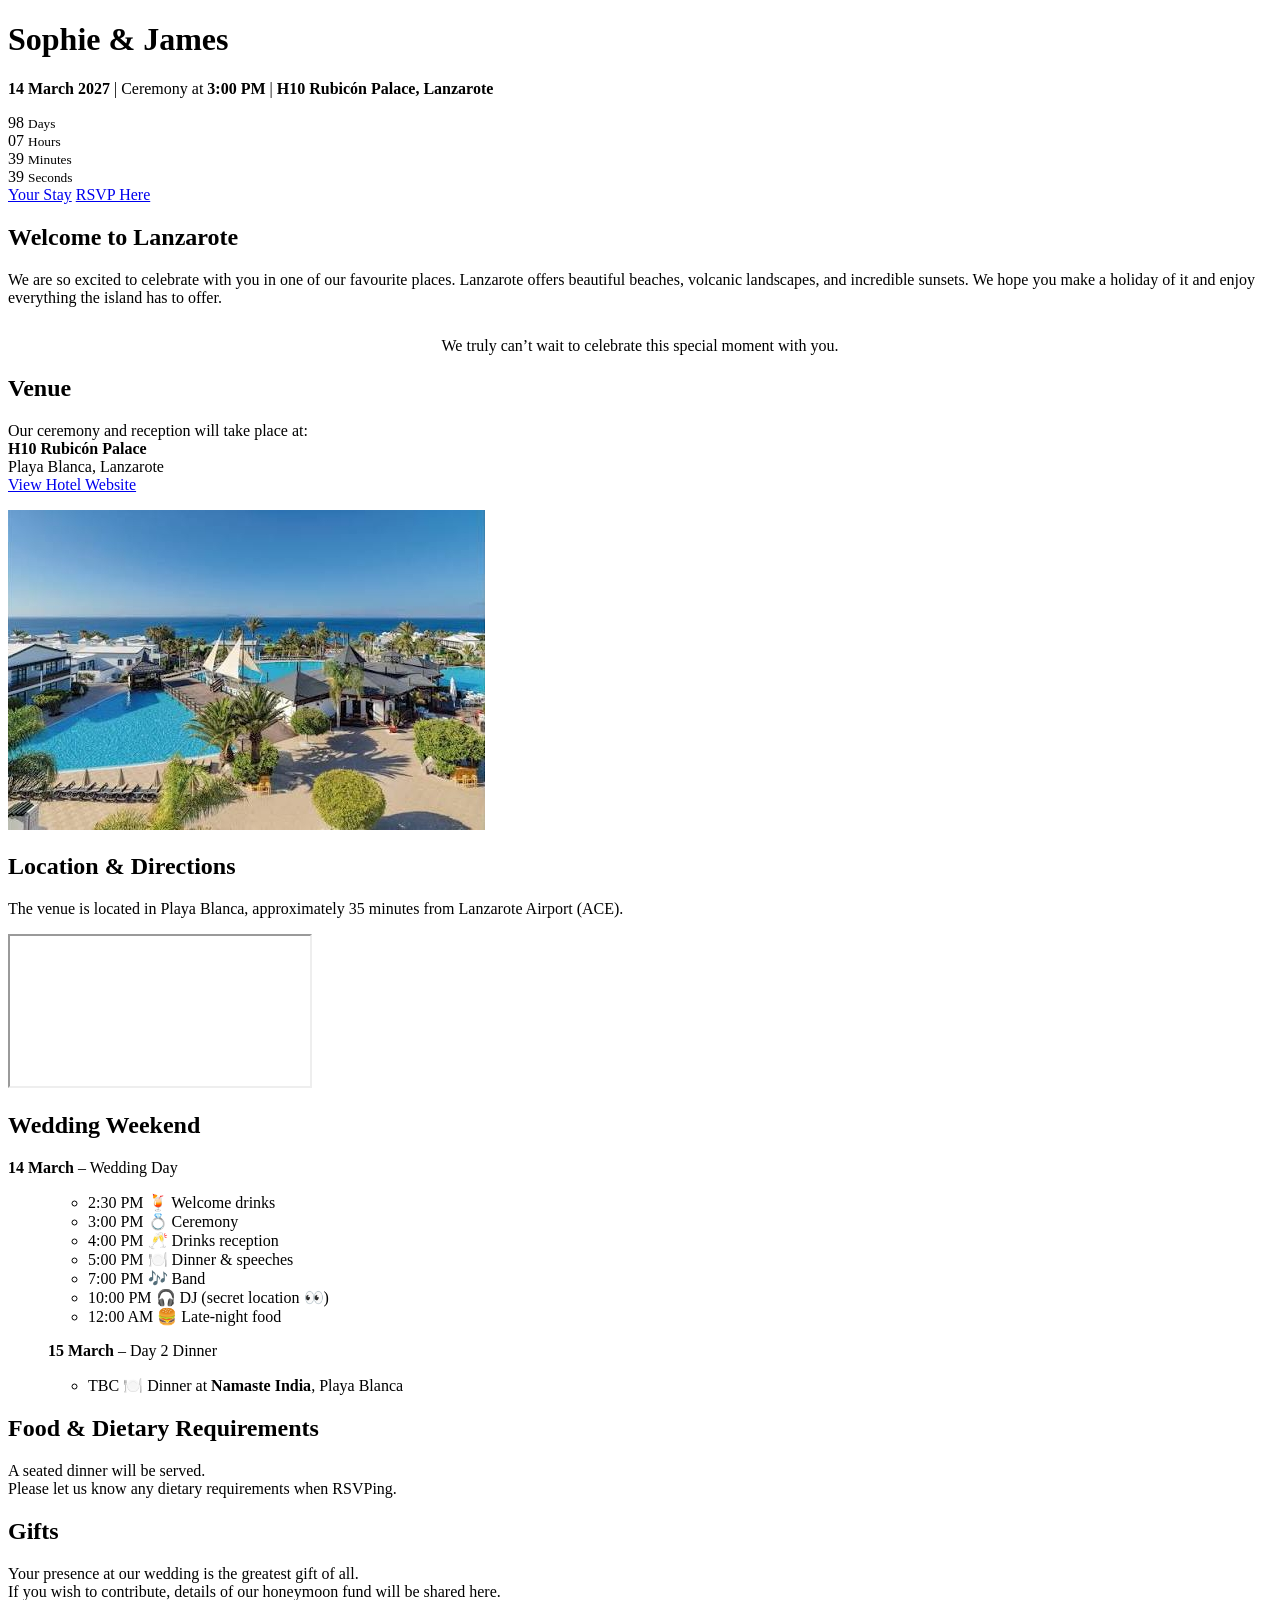
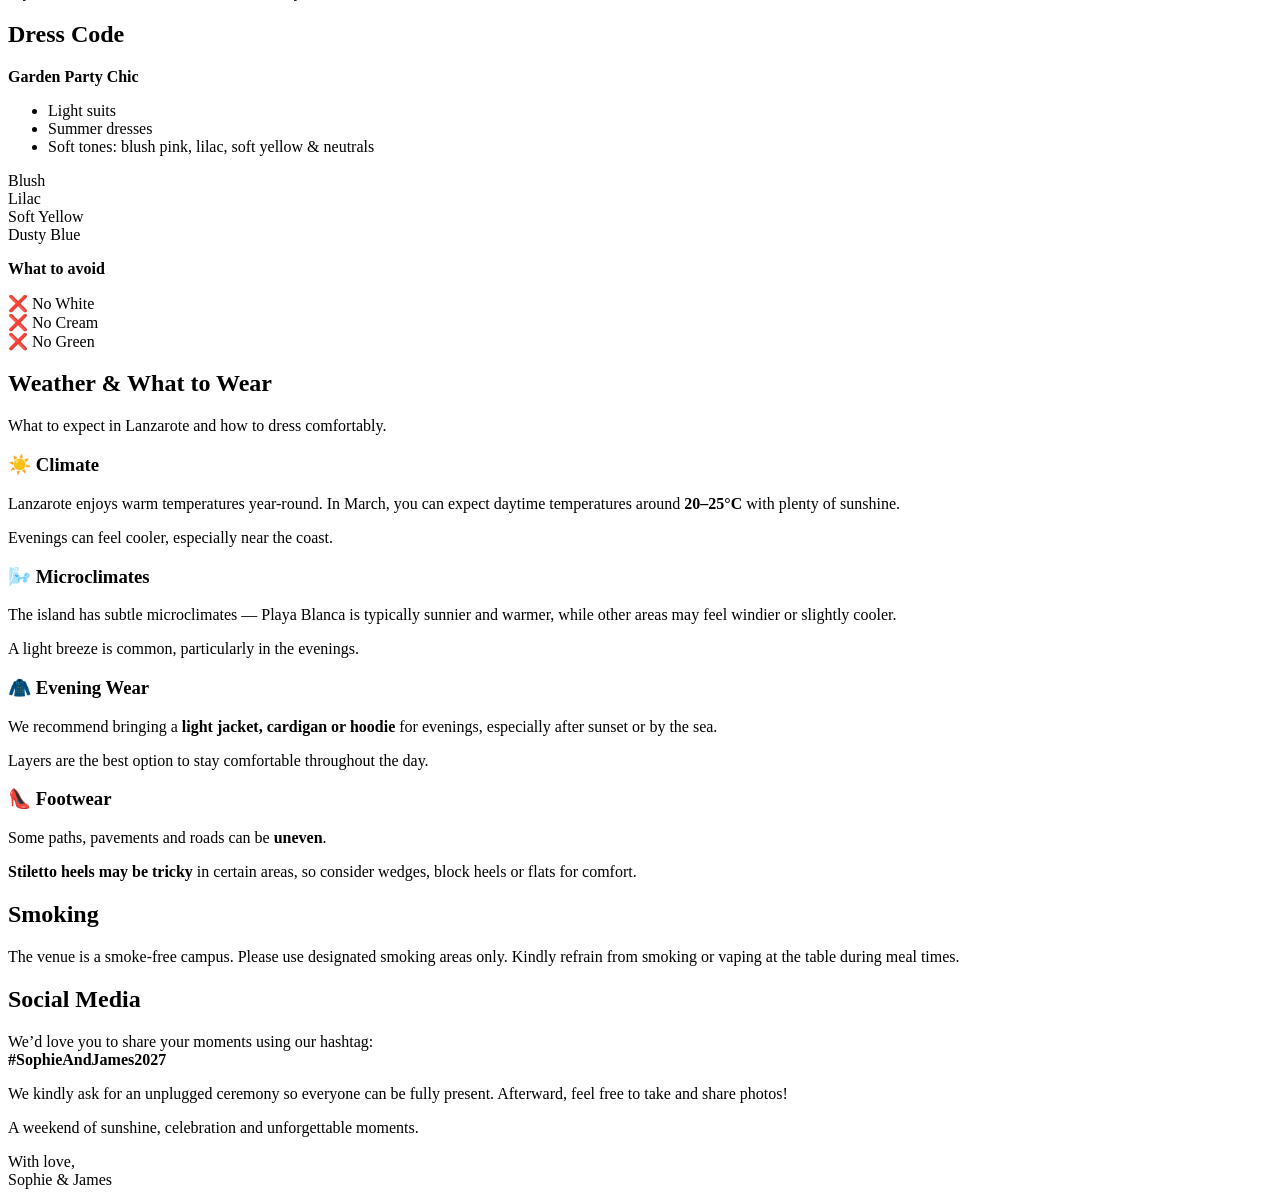
==== Index.html @ c9a2abbb "Add files via upload" ====
<!doctype html>
<html lang="en">
<head>
  <meta charset="utf-8" />
  <meta name="viewport" content="width=device-width, initial-scale=1" />
  <title>Sophie & James | Wedding</title>
  <link rel="stylesheet" href="styles.css" />
</head>
<body>
<header class="hero" role="banner" aria-label="Hero: Sophie and James wedding">
  <div class="hero-inner">
    <!-- Wedding Title -->
    <h1>Sophie &amp; James</h1>

    <!-- Date, Time, Location -->
    <p class="key-info">
      <strong>14 March 2027</strong> | Ceremony at <strong>3:00 PM</strong> | <strong>H10 Rubicón Palace, Lanzarote</strong>
    </p>

    <!-- Countdown -->
    <div class="countdown" aria-live="polite" aria-atomic="true">
      <div class="countdown-item">
        <span id="days">0</span>
        <small>Days</small>
      </div>
      <div class="countdown-item">
        <span id="hours">0</span>
        <small>Hours</small>
      </div>
      <div class="countdown-item">
        <span id="minutes">0</span>
        <small>Minutes</small>
      </div>
      <div class="countdown-item">
        <span id="seconds">0</span>
        <small>Seconds</small>
      </div>
    </div>

    <!-- FAQ Button -->
    <a href="FAQ.html" class="story-button">Your Stay</a>
    <a href="https://docs.google.com/forms/d/e/1FAIpQLScNASIlrc_pmaI7GhOu7lboGWz-QasQZGJTLqLWf3YtJgB80Q/viewform" target="_blank" class="story-button">
  RSVP Here
</a>
  </div>
</header>

  <main>
 
    <div class="eye-box">
      <section id="welcome">
        <h2>Welcome to Lanzarote</h2>
        <p>
          We are so excited to celebrate with you in one of our favourite places.
          Lanzarote offers beautiful beaches, volcanic landscapes, and incredible sunsets.
          We hope you make a holiday of it and enjoy everything the island has to offer.
        </p>
        <p style="text-align:center; margin-top:30px;">
          We truly can’t wait to celebrate this special moment with you.
        </p>
      </section>

      <section id="venue">
        <h2>Venue</h2>
       <p>
  Our ceremony and reception will take place at:<br />
  <strong>H10 Rubicón Palace</strong><br />
  Playa Blanca, Lanzarote<br />
  <a href="https://www.h10hotels.com/en/lanzarote-hotels/h10-rubicon-palace" target="_blank" class="story-button">
    View Hotel Website
  </a>
</p>
        
        <div class="image-box">
          <img src="H10.jpg" alt="H10 Rubicón Palace, Playa Blanca" class="my-image" loading="lazy" />
        </div>
      </section>

      <section id="directions">
        <h2>Location & Directions</h2>
        <p>
          The venue is located in Playa Blanca, approximately 35 minutes from Lanzarote Airport (ACE).
        </p>
        <div class="map-container">
          <iframe
            src="https://www.google.com/maps?q=H10%20Rubicon%20Palace%20Lanzarote&output=embed"
            loading="lazy"
            title="Map: H10 Rubicón Palace, Lanzarote"
            allowfullscreen>
          </iframe>
        </div>
      </section>

      <section id="events">
        <h2>Wedding Weekend</h2>
        <p><strong>14 March</strong> – Wedding Day</p>
       <ul class="timeline">
<ul class="timeline">
  <li>
    <span class="time">2:30 PM</span>
    <span class="icon-circle">🍹</span>
    <span class="text">Welcome drinks</span>
  </li>
  <li>
    <span class="time">3:00 PM</span>
    <span class="icon-circle">💍</span>
    <span class="text">Ceremony</span>
  </li>
  <li>
    <span class="time">4:00 PM</span>
    <span class="icon-circle">🥂</span>
    <span class="text">Drinks reception</span>
  </li>
  <li>
    <span class="time">5:00 PM</span>
    <span class="icon-circle">🍽️</span>
    <span class="text">Dinner & speeches</span>
  </li>
  <li>
    <span class="time">7:00 PM</span>
    <span class="icon-circle">🎶</span>
    <span class="text">Band</span>
  </li>
  <li>
    <span class="time">10:00 PM</span>
    <span class="icon-circle">🎧</span>
    <span class="text">DJ (secret location 👀)</span>
  </li>
  <li>
    <span class="time">12:00 AM</span>
    <span class="icon-circle">🍔</span>
    <span class="text">Late-night food</span>
  </li>
</ul>
     <p><strong>15 March</strong> – Day 2 Dinner</p>

<ul class="timeline">
  <li>
    <span class="time">TBC</span>
    <span class="icon-circle">🍽️</span>
    <span class="text">
      Dinner at <strong>Namaste India</strong>, Playa Blanca
    </span>
  </li>
</ul>
      </section>
      
      <section id="food">
        <h2>Food & Dietary Requirements</h2>
        <p>A seated dinner will be served.<br />Please let us know any dietary requirements when RSVPing.</p>
      </section>
      
 <section id="gifts">
        <h2>Gifts</h2>
        <p>
          Your presence at our wedding is the greatest gift of all.<br />
          If you wish to contribute, details of our honeymoon fund will be shared here.
        </p>
      </section>

   <section id="dress-code" class="eye-box">
  <h2>Dress Code</h2>
  <p><strong>Garden Party Chic</strong></p>
  <ul>
    <li>Light suits</li>
    <li>Summer dresses</li>
    <li>Soft tones: blush pink, lilac, soft yellow & neutrals</li>
  </ul>
  <div class="colour-palette">
    <div class="colour-item"><div class="colour blush"></div><span>Blush</span></div>
    <div class="colour-item"><div class="colour lilac"></div><span>Lilac</span></div>
    <div class="colour-item"><div class="colour yellow"></div><span>Soft Yellow</span></div>
    <div class="colour-item"><div class="colour blue"></div><span>Dusty Blue</span></div>
  </div>
  <p><strong>What to avoid</strong></p>
  <div class="colour-palette avoid">
    <div class="colour-item"><div class="colour white"></div><span>❌ No White</span></div>
    <div class="colour-item"><div class="colour cream"></div><span>❌ No Cream</span></div>
    <div class="colour-item"><div class="colour green"></div><span>❌ No Green</span></div>
  </div>
</section>
      
<section id="weather">
  <h2>Weather & What to Wear</h2>
  <p class="section-intro">What to expect in Lanzarote and how to dress comfortably.</p>

  <div class="cards luxury">

    <div class="card">
      <h3>☀️ Climate</h3>
      <p>
        Lanzarote enjoys warm temperatures year-round. In March, you can expect
        daytime temperatures around <strong>20–25°C</strong> with plenty of sunshine.
      </p>
      <p>
        Evenings can feel cooler, especially near the coast.
      </p>
    </div>

    <div class="card">
      <h3>🌬️ Microclimates</h3>
      <p>
        The island has subtle microclimates — Playa Blanca is typically sunnier and
        warmer, while other areas may feel windier or slightly cooler.
      </p>
      <p>
        A light breeze is common, particularly in the evenings.
      </p>
    </div>

    <div class="card">
      <h3>🧥 Evening Wear</h3>
      <p>
        We recommend bringing a <strong>light jacket, cardigan or hoodie</strong> for evenings,
        especially after sunset or by the sea.
      </p>
      <p>
        Layers are the best option to stay comfortable throughout the day.
      </p>
    </div>

    <div class="card warning">
      <h3>👠 Footwear</h3>
      <p>
        Some paths, pavements and roads can be <strong>uneven</strong>.
      </p>
      <p>
        <strong>Stiletto heels may be tricky</strong> in certain areas, so consider wedges,
        block heels or flats for comfort.
      </p>
    </div>
</section>

      <section id="smoking">
        <h2>Smoking</h2>
        <p>
          The venue is a smoke-free campus. Please use designated smoking areas only.
          Kindly refrain from smoking or vaping at the table during meal times.
        </p>
      </section>

      <section id="social">
        <h2>Social Media</h2>
        <p>We’d love you to share your moments using our hashtag:<br /><strong>#SophieAndJames2027</strong></p>
        <p>We kindly ask for an unplugged ceremony so everyone can be fully present. Afterward, feel free to take and share photos!</p>
        <p class="signature-line">
  A weekend of sunshine, celebration and unforgettable moments.
</p>
      </section>
    </div>
  </main>

  <footer role="contentinfo">
    With love,<br />Sophie &amp; James
  </footer>

  <script>
    document.addEventListener('DOMContentLoaded', function () {
      const target = new Date('2027-03-14T15:00:00Z').getTime();
      const daysEl = document.getElementById('days');
      const hoursEl = document.getElementById('hours');
      const minutesEl = document.getElementById('minutes');
      const secondsEl = document.getElementById('seconds');

      function updateCountdown() {
        const now = Date.now();
        let diff = target - now;
        if (diff <= 0) diff = 0;
        const totalSeconds = Math.floor(diff / 1000);
        const days = Math.floor(totalSeconds / 86400);
        const hours = Math.floor((totalSeconds % 86400) / 3600);
        const minutes = Math.floor((totalSeconds % 3600) / 60);
        const seconds = totalSeconds % 60;

        daysEl.textContent = days;
        hoursEl.textContent = String(hours).padStart(2, '0');
        minutesEl.textContent = String(minutes).padStart(2, '0');
        secondsEl.textContent = String(seconds).padStart(2, '0');
      }

      updateCountdown();
      setInterval(updateCountdown, 1000);
    });
  </script>
<script src="script.js"></script>
</body>
</html>
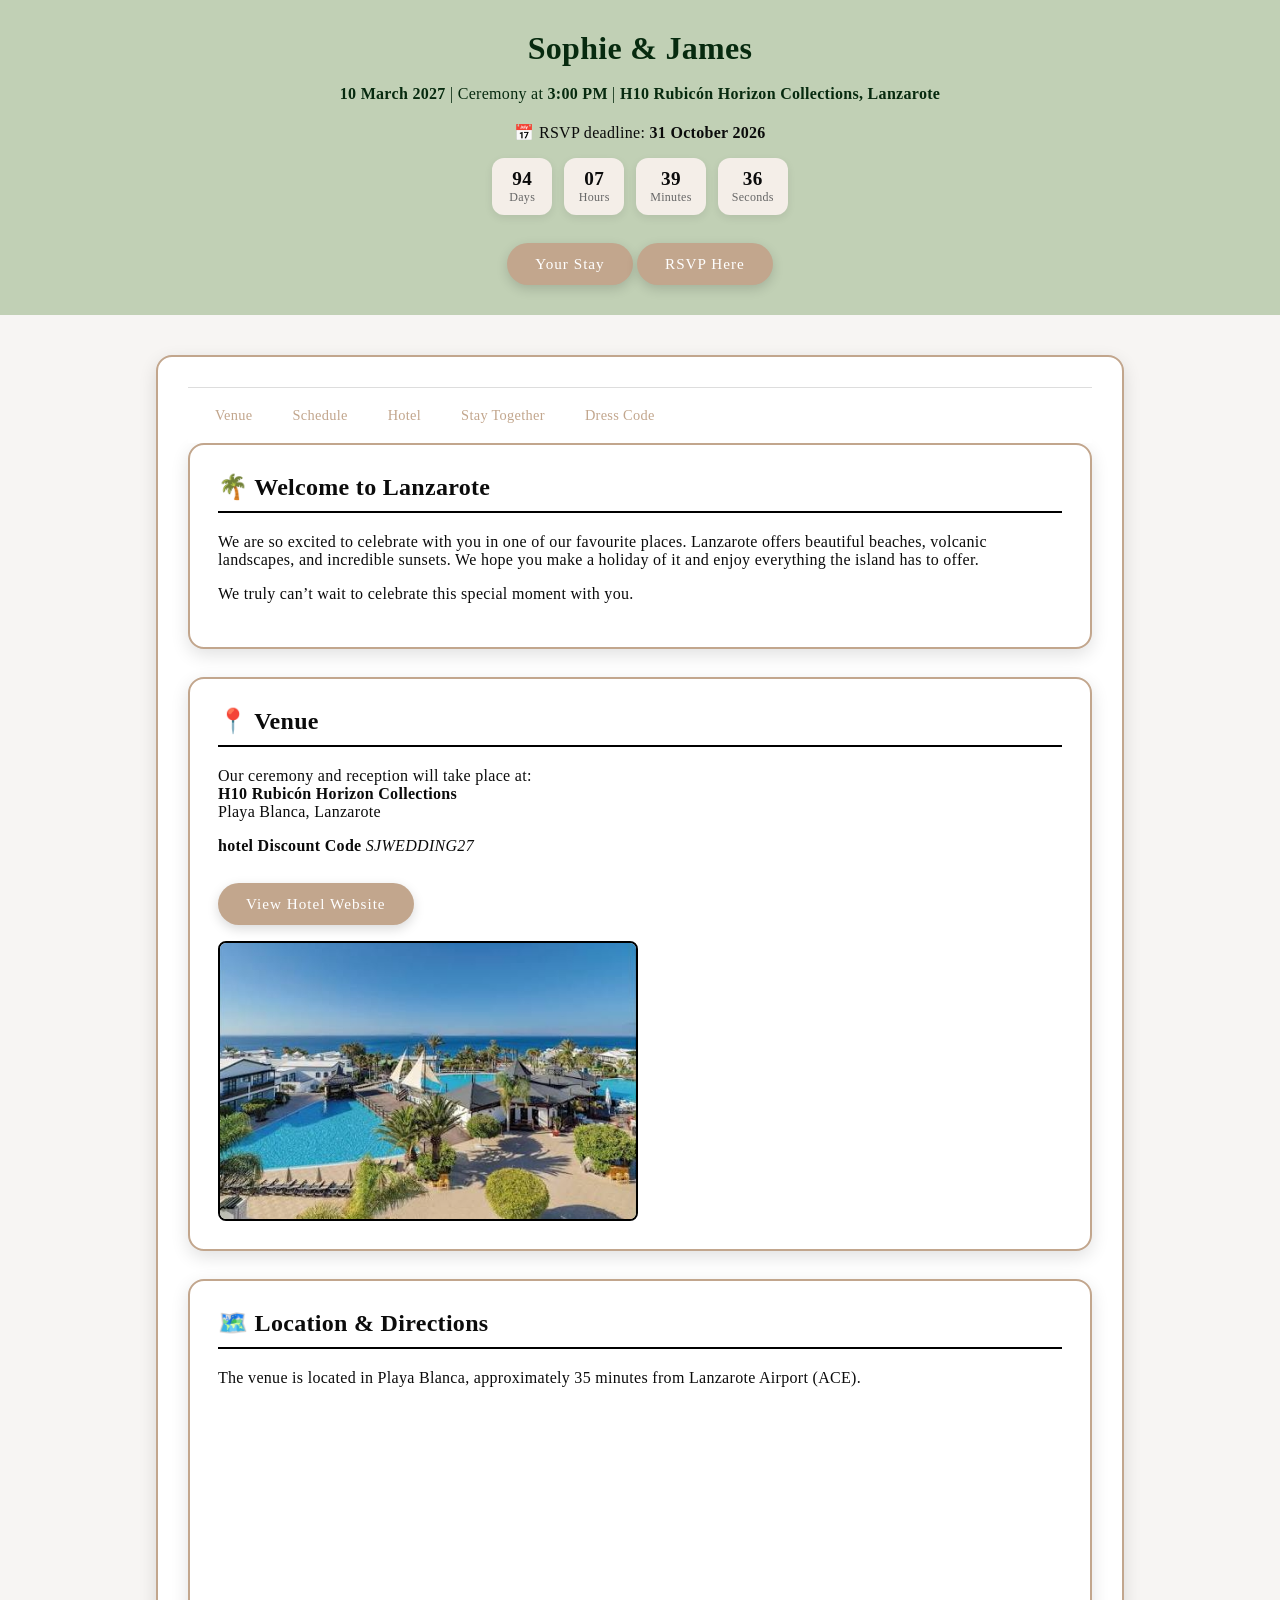
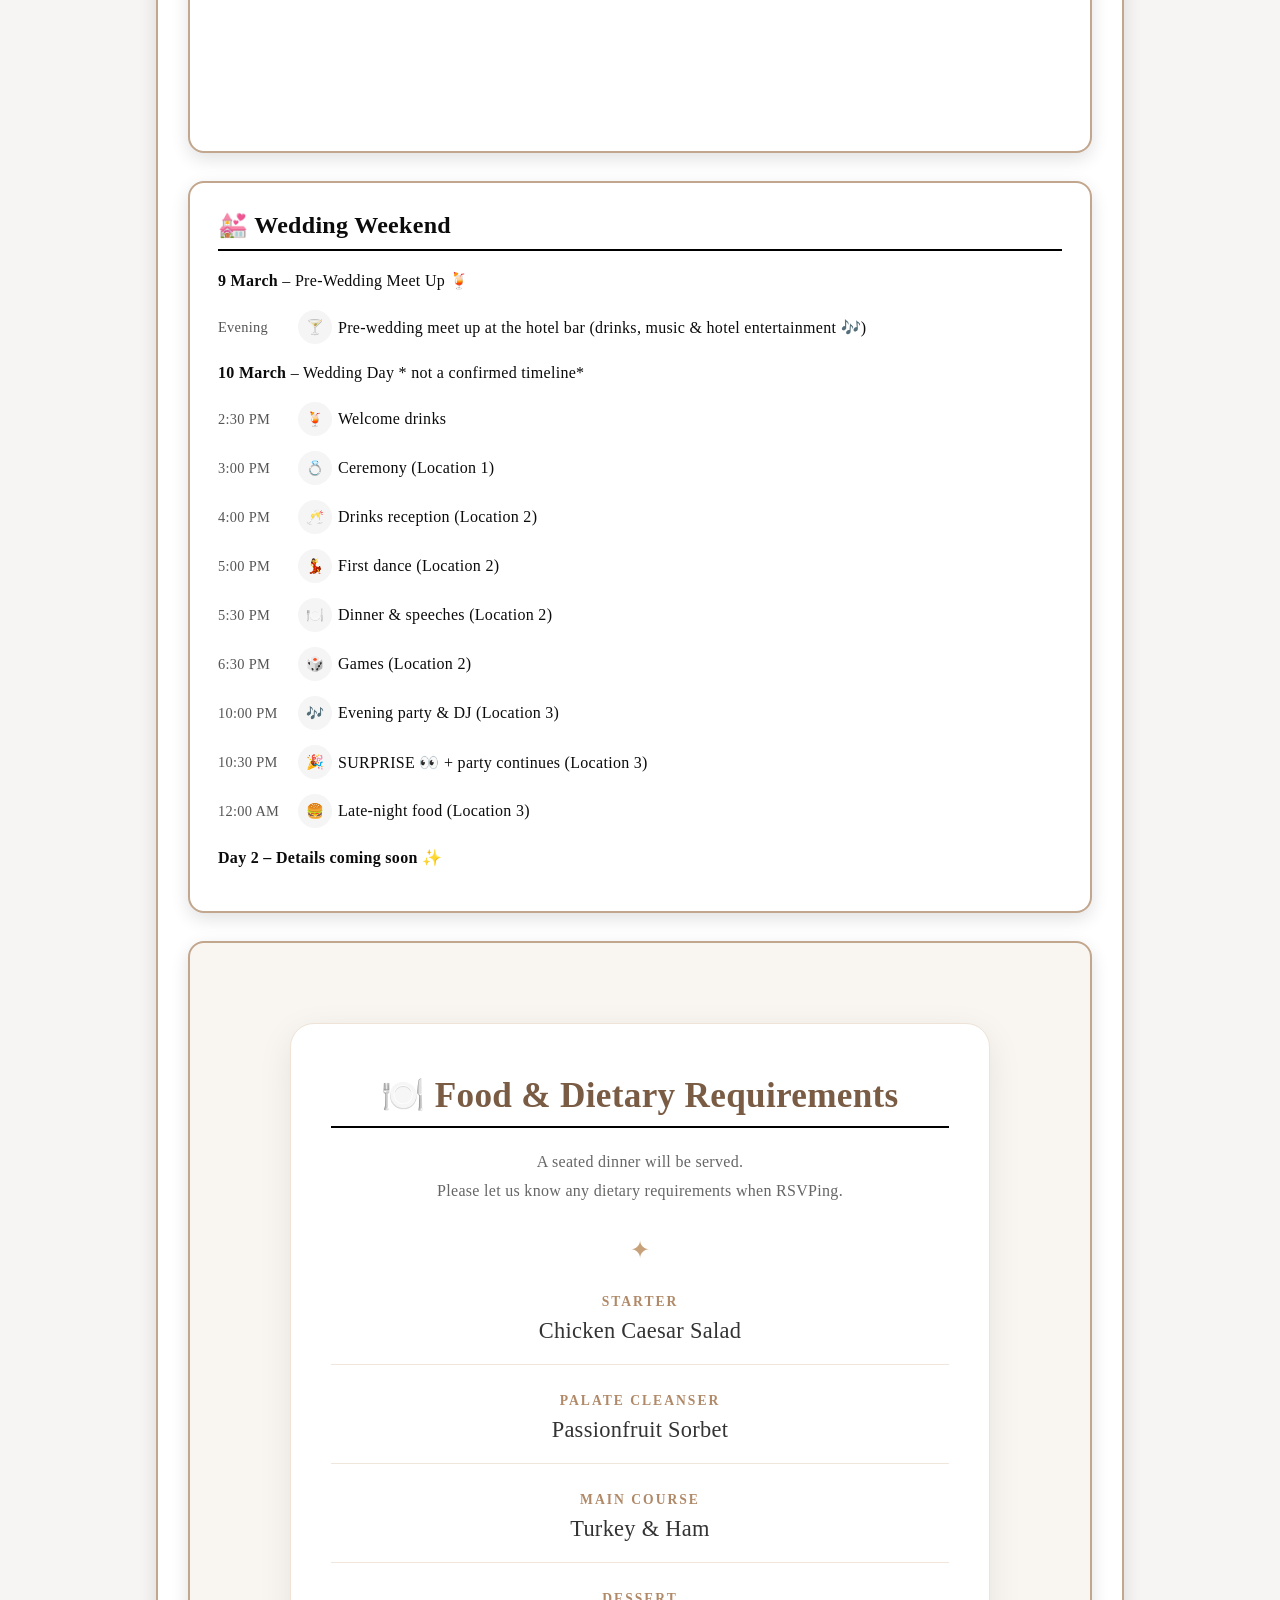
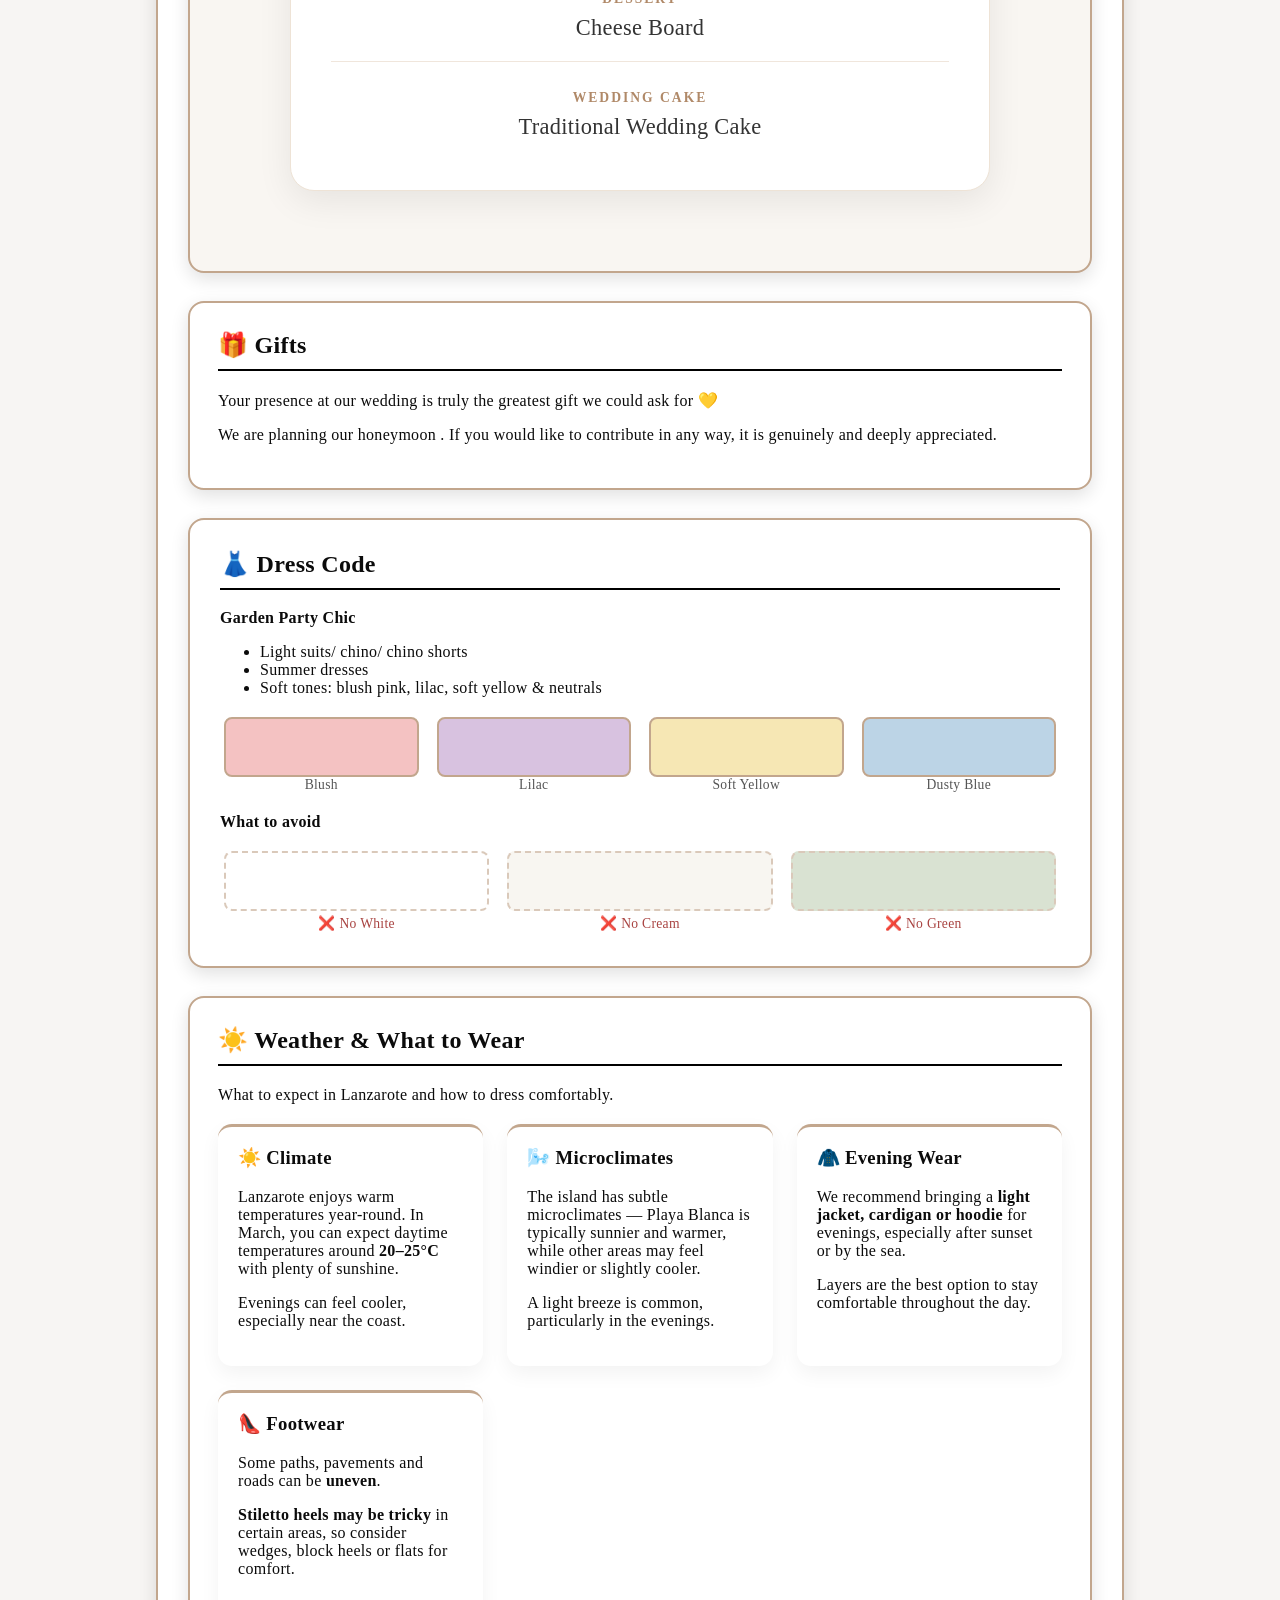
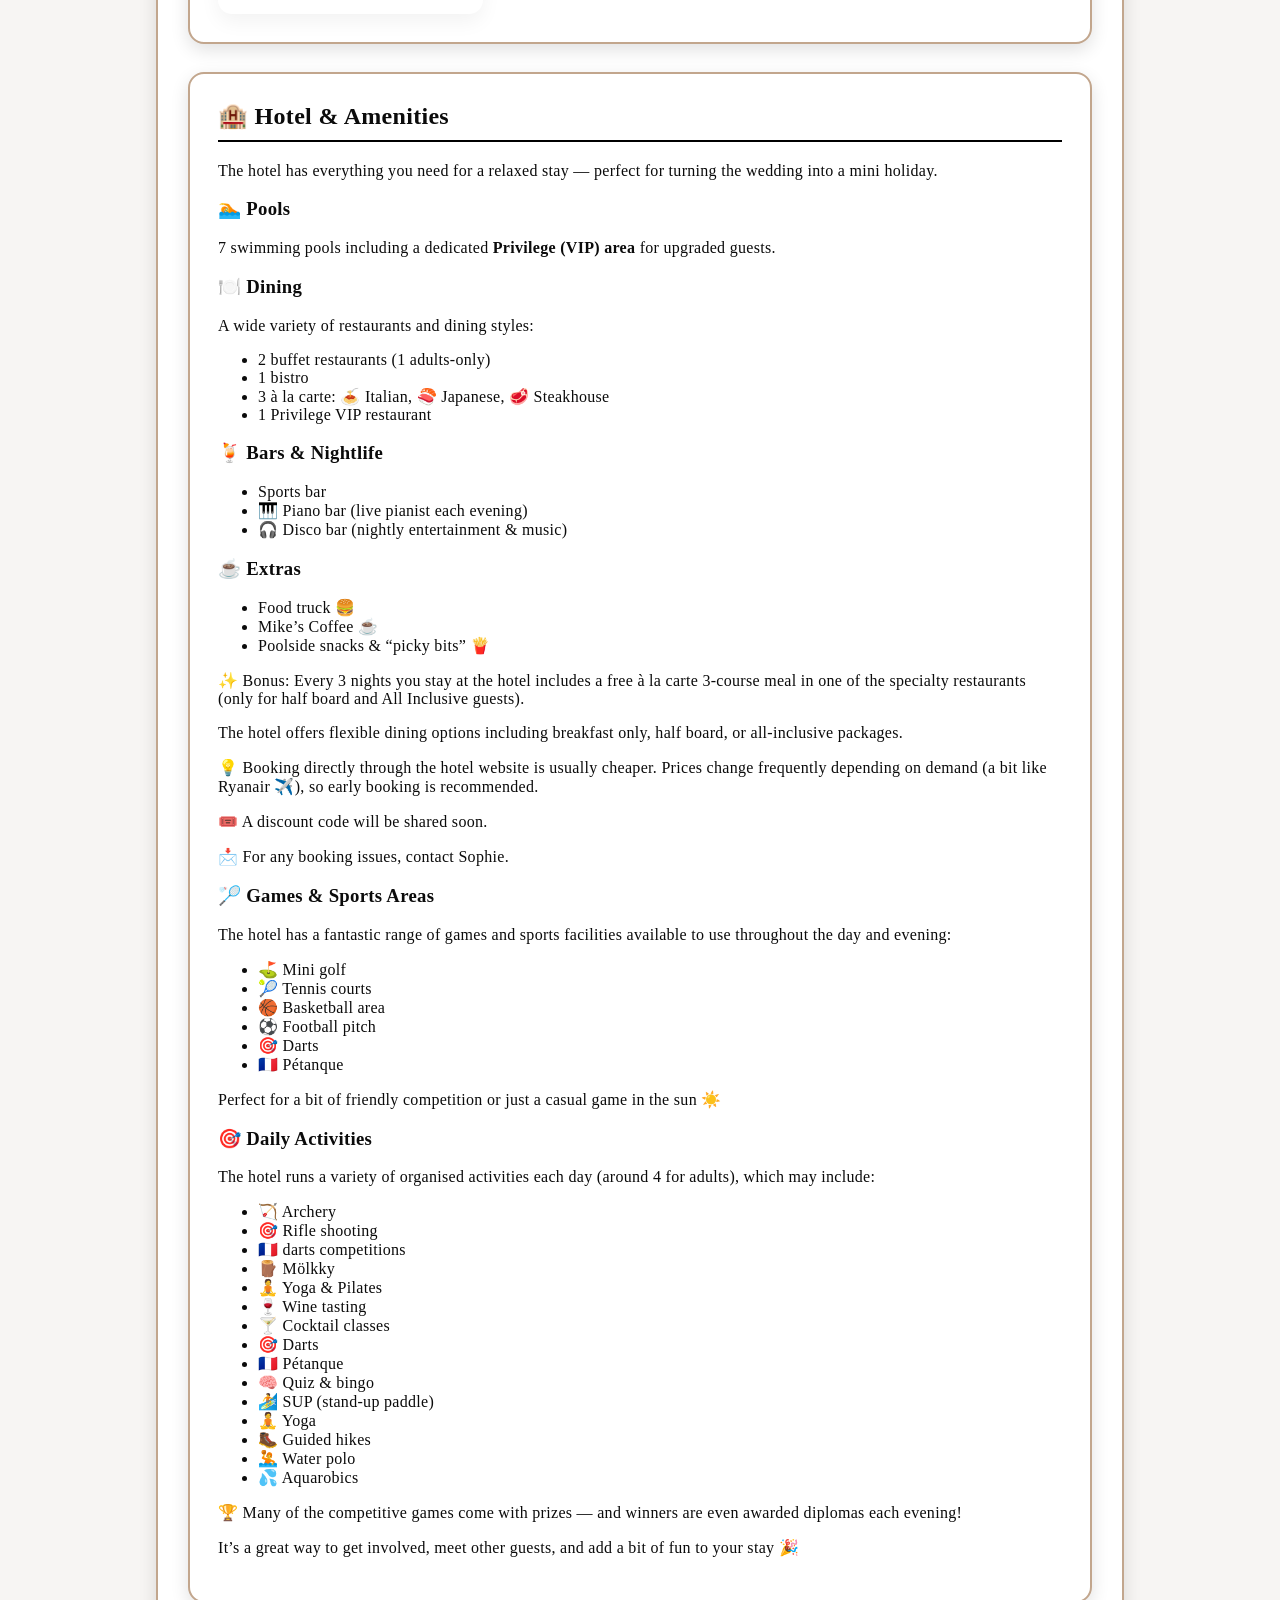
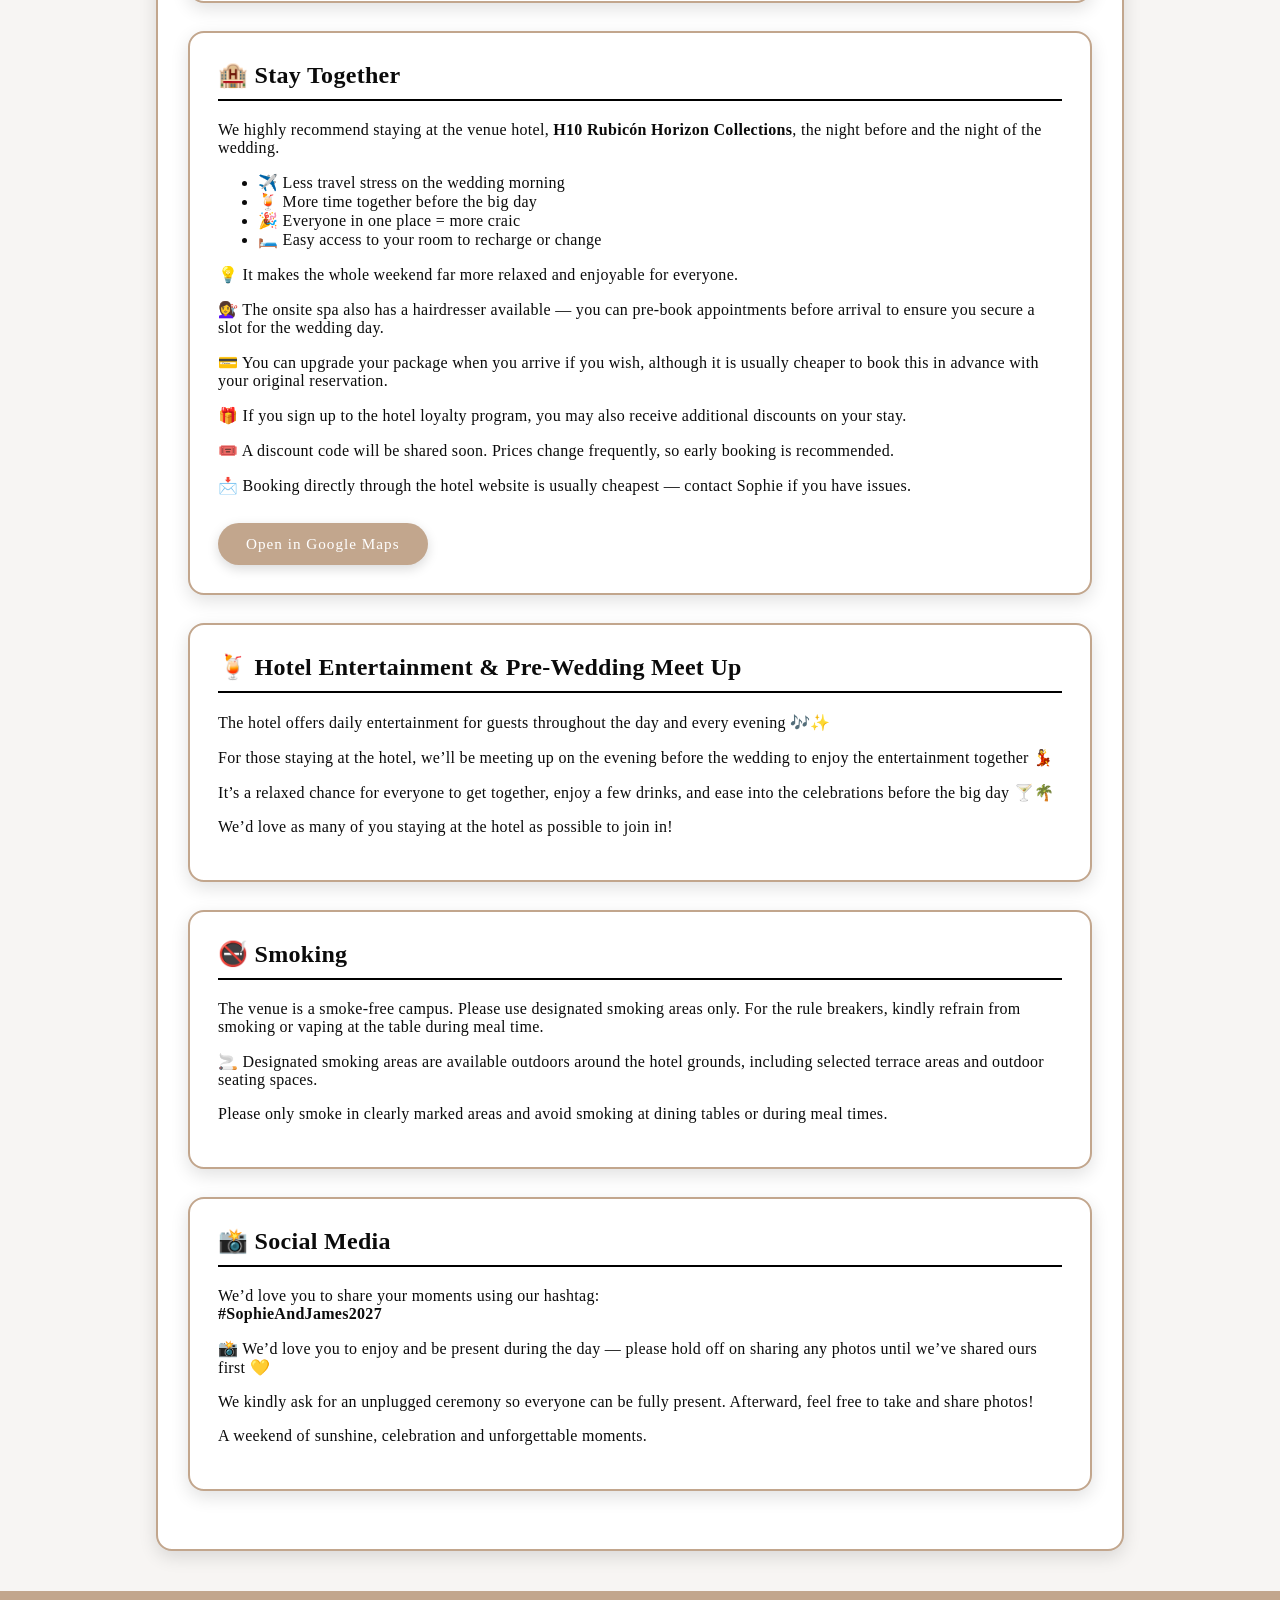
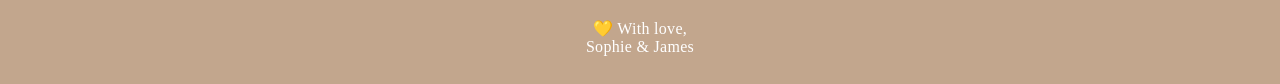
==== commit 998f7b14: "Index.html" ====
--- a/Index.html
+++ b/Index.html
@@ -4,20 +4,20 @@
   <meta charset="utf-8" />
   <meta name="viewport" content="width=device-width, initial-scale=1" />
   <title>Sophie & James | Wedding</title>
-  <link rel="stylesheet" href="styles.css" />
+  <link rel="stylesheet" href="Styles.css" />
 </head>
 <body>
 <header class="hero" role="banner" aria-label="Hero: Sophie and James wedding">
   <div class="hero-inner">
-    <!-- Wedding Title -->
+
     <h1>Sophie &amp; James</h1>
 
-    <!-- Date, Time, Location -->
     <p class="key-info">
-      <strong>14 March 2027</strong> | Ceremony at <strong>3:00 PM</strong> | <strong>H10 Rubicón Palace, Lanzarote</strong>
+      <strong>10 March 2027</strong> | Ceremony at <strong>3:00 PM</strong> | <strong>H10 Rubicón Horizon Collections, Lanzarote</strong>
     </p>
-
-    <!-- Countdown -->
+<p class="rsvp-deadline">
+  📅 RSVP deadline: <strong>31 October 2026</strong>
+</p>
     <div class="countdown" aria-live="polite" aria-atomic="true">
       <div class="countdown-item">
         <span id="days">0</span>
@@ -37,251 +37,450 @@
       </div>
     </div>
 
-    <!-- FAQ Button -->
     <a href="FAQ.html" class="story-button">Your Stay</a>
     <a href="https://docs.google.com/forms/d/e/1FAIpQLScNASIlrc_pmaI7GhOu7lboGWz-QasQZGJTLqLWf3YtJgB80Q/viewform" target="_blank" class="story-button">
-  RSVP Here
-</a>
+      RSVP Here
+    </a>
+
   </div>
 </header>
 
-  <main>
- 
-    <div class="eye-box">
-      <section id="welcome">
-        <h2>Welcome to Lanzarote</h2>
+<main class="main-content">
+
+  <div class="eye-box">
+    
+<!-- =========================
+STICKY NAV (OPTIONAL BUT RECOMMENDED)
+========================= -->
+<nav class="sticky-nav">
+  <a href="#venue">Venue</a>
+  <a href="#events">Schedule</a>
+  <a href="#stay">Hotel</a>
+  <a href="#stay-together">Stay Together</a>
+  <a href="#dress-code">Dress Code</a>
+</nav>
+
+    <section id="welcome">
+      <h2>🌴 Welcome to Lanzarote</h2>
+      <p>
+        We are so excited to celebrate with you in one of our favourite places.
+        Lanzarote offers beautiful beaches, volcanic landscapes, and incredible sunsets.
+        We hope you make a holiday of it and enjoy everything the island has to offer.
+      </p>
+      <p>
+        We truly can’t wait to celebrate this special moment with you.
+      </p>
+      
+    </section>
+
+    <section id="venue">
+      <h2>📍 Venue</h2>
+      <p>
+        Our ceremony and reception will take place at:<br />
+        <strong>H10 Rubicón Horizon Collections</strong><br />
+        Playa Blanca, Lanzarote<br />
+            <p>
+        <b> hotel Discount Code </b> <i> SJWEDDING27</i>
+      </p>
+        <a href="https://www.h10hotels.com/en/lanzarote-hotels/h10-rubicon-palace" target="_blank" class="story-button">
+          View Hotel Website
+        </a>
+      </p>
+
+      <div class="image-box">
+      <img src="H10.jpg" alt="H10 Rubicón Palace, Playa Blanca"
+     class="my-image" loading="lazy"
+     width="800" height="500" />
+     </div>
+    </section>
+
+    <section id="directions">
+      <h2>🗺️ Location & Directions</h2>
+      <p>
+        The venue is located in Playa Blanca, approximately 35 minutes from Lanzarote Airport (ACE).
+      </p>
+
+      <div class="map-container">
+        <iframe
+          src="https://www.google.com/maps?q=H10%20Rubicon%20Palace%20Lanzarote&output=embed"
+          loading="lazy"
+          title="Map: H10 Rubicón Horizon Collections, Lanzarote"
+          allowfullscreen>
+        </iframe>
+      </div>
+    </section>
+
+
+  <section id="events">
+  <h2>💒 Wedding Weekend</h2>
+
+  <p><strong>9 March</strong> – Pre-Wedding Meet Up 🍹</p>
+  <ul class="timeline">
+    <li><span class="time">Evening</span><span class="icon-circle">🍸</span><span class="text">Pre-wedding meet up at the hotel bar (drinks, music & hotel entertainment 🎶)</span></li>
+  </ul>
+
+  <p><strong>10 March</strong> – Wedding Day * not a confirmed timeline*</p>
+
+  <ul class="timeline">
+    <li><span class="time">2:30 PM</span><span class="icon-circle">🍹</span><span class="text">Welcome drinks</span></li>
+    <li><span class="time">3:00 PM</span><span class="icon-circle">💍</span><span class="text">Ceremony (Location 1)</span></li>
+    <li><span class="time">4:00 PM</span><span class="icon-circle">🥂</span><span class="text">Drinks reception (Location 2)</span></li>
+    <li><span class="time">5:00 PM</span><span class="icon-circle">💃</span><span class="text">First dance (Location 2)</span></li>
+    <li><span class="time">5:30 PM</span><span class="icon-circle">🍽️</span><span class="text">Dinner & speeches (Location 2)</span></li>
+    <li><span class="time">6:30 PM</span><span class="icon-circle">🎲</span><span class="text">Games (Location 2)</span></li>
+    <li><span class="time">10:00 PM</span><span class="icon-circle">🎶</span><span class="text">Evening party & DJ (Location 3)</span></li>
+    <li><span class="time">10:30 PM</span><span class="icon-circle">🎉</span><span class="text">SURPRISE 👀 + party continues (Location 3)</span></li>
+    <li><span class="time">12:00 AM</span><span class="icon-circle">🍔</span><span class="text">Late-night food (Location 3)</span></li>
+  </ul>
+
+  <p><strong>Day 2 – Details coming soon ✨</strong></p>
+</section>
+
+  <section id="food" class="food-section">
+  <div class="food-card">
+    <h2>🍽️ Food & Dietary Requirements</h2>
+
+    <p class="dietary-note">
+      A seated dinner will be served.<br />
+      Please let us know any dietary requirements when RSVPing.
+    </p>
+
+    <div class="menu-divider">✦</div>
+
+    <div class="menu">
+      <div class="menu-item">
+        <span class="course">Starter</span>
+        <h3>Chicken Caesar Salad</h3>
+      </div>
+
+      <div class="menu-item">
+        <span class="course">Palate Cleanser</span>
+        <h3>Passionfruit Sorbet</h3>
+      </div>
+
+      <div class="menu-item">
+        <span class="course">Main Course</span>
+        <h3>Turkey &amp; Ham</h3>
+      </div>
+
+      <div class="menu-item">
+        <span class="course">Dessert</span>
+        <h3>Cheese Board</h3>
+      </div>
+
+      <div class="menu-item">
+        <span class="course">Wedding Cake</span>
+        <h3>Traditional Wedding Cake</h3>
+      </div>
+    </div>
+  </div>
+</section>
+
+ <section id="gifts">
+  <h2>🎁 Gifts</h2>
+  <p>
+    Your presence at our wedding is truly the greatest gift we could ask for 💛
+  </p>
+
+  <p>
+    We are planning our honeymoon . If you would like to contribute in any way, it is genuinely and deeply appreciated.
+  </p>
+</section>
+
+    <section id="dress-code" class="eye-box">
+      <h2>👗 Dress Code</h2>
+      <p><strong>Garden Party Chic</strong></p>
+
+      <ul>
+        <li>Light suits/ chino/ chino shorts</li>
+        <li>Summer dresses</li>
+        <li>Soft tones: blush pink, lilac, soft yellow & neutrals</li>
+      </ul>
+
+      <div class="colour-palette">
+        <div class="colour-item"><div class="colour blush"></div><span>Blush</span></div>
+        <div class="colour-item"><div class="colour lilac"></div><span>Lilac</span></div>
+        <div class="colour-item"><div class="colour yellow"></div><span>Soft Yellow</span></div>
+        <div class="colour-item"><div class="colour blue"></div><span>Dusty Blue</span></div>
+      </div>
+
+      <p><strong>What to avoid</strong></p>
+
+      <div class="colour-palette avoid">
+        <div class="colour-item"><div class="colour white"></div><span>❌ No White</span></div>
+        <div class="colour-item"><div class="colour cream"></div><span>❌ No Cream</span></div>
+        <div class="colour-item"><div class="colour green"></div><span>❌ No Green</span></div>
+      </div>
+    </section>
+
+    <section id="weather">
+      <h2>☀️ Weather & What to Wear</h2>
+      <p class="section-intro">What to expect in Lanzarote and how to dress comfortably.</p>
+
+      <div class="cards luxury">
+
+        <div class="card">
+          <h3>☀️ Climate</h3>
+          <p>
+            Lanzarote enjoys warm temperatures year-round. In March, you can expect
+            daytime temperatures around <strong>20–25°C</strong> with plenty of sunshine.
+          </p>
+          <p>
+            Evenings can feel cooler, especially near the coast.
+          </p>
+        </div>
+
+        <div class="card">
+          <h3>🌬️ Microclimates</h3>
+          <p>
+            The island has subtle microclimates — Playa Blanca is typically sunnier and
+            warmer, while other areas may feel windier or slightly cooler.
+          </p>
+          <p>
+            A light breeze is common, particularly in the evenings.
+          </p>
+        </div>
+
+        <div class="card">
+          <h3>🧥 Evening Wear</h3>
+          <p>
+            We recommend bringing a <strong>light jacket, cardigan or hoodie</strong> for evenings,
+            especially after sunset or by the sea.
+          </p>
+          <p>
+            Layers are the best option to stay comfortable throughout the day.
+          </p>
+        </div>
+
+        <div class="card warning">
+          <h3>👠 Footwear</h3>
+          <p>
+            Some paths, pavements and roads can be <strong>uneven</strong>.
+          </p>
+          <p>
+            <strong>Stiletto heels may be tricky</strong> in certain areas, so consider wedges,
+            block heels or flats for comfort.
+          </p>
+        </div>
+
+      </div>
+    </section>
+
+    <section id="stay" class="lux-section">
+      <h2>🏨 Hotel & Amenities</h2>
+
+      <p class="section-intro">
+        The hotel has everything you need for a relaxed stay — perfect for turning the wedding into a mini holiday.
+      </p>
+
+      <div class="amenity-grid">
+
+        <div class="amenity-card">
+          <h3>🏊 Pools</h3>
+          <p>
+            7 swimming pools including a dedicated <strong>Privilege (VIP) area</strong> for upgraded guests.
+          </p>
+        </div>
+
+        <div class="amenity-card">
+          <h3>🍽️ Dining</h3>
+          <p>A wide variety of restaurants and dining styles:</p>
+          <ul>
+            <li>2 buffet restaurants (1 adults-only)</li>
+            <li>1 bistro</li>
+            <li>3 à la carte: 🍝 Italian, 🍣 Japanese, 🥩 Steakhouse</li>
+            <li>1 Privilege VIP restaurant</li>
+          </ul>
+        </div>
+
+        <div class="amenity-card">
+          <h3>🍹 Bars & Nightlife</h3>
+          <ul>
+            <li>Sports bar</li>
+            <li>🎹 Piano bar (live pianist each evening)</li>
+            <li>🎧 Disco bar (nightly entertainment & music)</li>
+          </ul>
+        </div>
+
+        <div class="amenity-card">
+          <h3>☕ Extras</h3>
+          <ul>
+            <li>Food truck 🍔</li>
+            <li>Mike’s Coffee ☕</li>
+            <li>Poolside snacks & “picky bits” 🍟</li>
+          </ul>
+        </div>
+
+      </div>
+
+      <div class="highlight-box">
+        ✨ Bonus: Every 3 nights you stay at the hotel includes a free à la carte 3-course meal
+        in one of the specialty restaurants (only for half board and All Inclusive guests).
+      </div>
+
+      <div class="info-card">
         <p>
-          We are so excited to celebrate with you in one of our favourite places.
-          Lanzarote offers beautiful beaches, volcanic landscapes, and incredible sunsets.
-          We hope you make a holiday of it and enjoy everything the island has to offer.
+          The hotel offers flexible dining options including breakfast only, half board,
+          or all-inclusive packages.
         </p>
-        <p style="text-align:center; margin-top:30px;">
-          We truly can’t wait to celebrate this special moment with you.
+
+        <p>
+          💡 Booking directly through the hotel website is usually cheaper. Prices change
+          frequently depending on demand (a bit like Ryanair ✈️), so early booking is recommended.
         </p>
-      </section>
-
-      <section id="venue">
-        <h2>Venue</h2>
-       <p>
-  Our ceremony and reception will take place at:<br />
-  <strong>H10 Rubicón Palace</strong><br />
-  Playa Blanca, Lanzarote<br />
-  <a href="https://www.h10hotels.com/en/lanzarote-hotels/h10-rubicon-palace" target="_blank" class="story-button">
-    View Hotel Website
+
+        <p>
+          🎟️ A discount code will be shared soon.
+        </p>
+
+        <p>
+          📩 For any booking issues, contact Sophie.
+        </p>
+      </div>
+  <h3>🏸 Games & Sports Areas</h3>
+  <p>
+    The hotel has a fantastic range of games and sports facilities available to use throughout the day and evening:
+  </p>
+
+  <ul>
+    <li>⛳ Mini golf</li>
+    <li>🎾 Tennis courts</li>
+    <li>🏀 Basketball area</li>
+    <li>⚽ Football pitch</li>
+    <li>🎯 Darts</li>
+    <li>🇫🇷 Pétanque</li>
+  </ul>
+
+  <p>
+    Perfect for a bit of friendly competition or just a casual game in the sun ☀️
+  </p>
+
+  <h3>🎯 Daily Activities</h3>
+  <p>
+    The hotel runs a variety of organised activities each day (around 4 for adults), which may include:
+  </p>
+
+  <ul>
+    <li>🏹 Archery</li>
+    <li>🎯 Rifle shooting</li>
+    <li>🇫🇷  darts competitions</li>
+    <li>🪵 Mölkky</li>
+    <li>🧘 Yoga & Pilates</li>
+    <li>🍷 Wine tasting</li>
+    <li>🍸 Cocktail classes</li>
+    <li>🎯 Darts</li>
+    <li>🇫🇷 Pétanque</li>
+    <li>🧠 Quiz & bingo</li>
+    <li>🏄 SUP (stand-up paddle)</li>
+    <li>🧘 Yoga</li>
+    <li>🥾 Guided hikes</li>
+    <li>🤽 Water polo</li>
+    <li>💦 Aquarobics</li>
+  
+</ul>
+  <p>
+    🏆 Many of the competitive games come with prizes — and winners are even awarded diplomas each evening!
+  </p>
+
+  <p>
+    It’s a great way to get involved, meet other guests, and add a bit of fun to your stay 🎉
+  </p>
+</section>
+
+    </section>
+<!-- =========================
+STAY TOGETHER SECTION
+========================= -->
+<section id="stay-together" class="stay-together">
+  <h2>🏨 Stay Together</h2>
+
+  <p>
+    We highly recommend staying at the venue hotel, <strong>H10 Rubicón Horizon Collections</strong>, the night before and the night of the wedding.
+  </p>
+
+  <ul>
+    <li>✈️ Less travel stress on the wedding morning</li>
+    <li>🍹 More time together before the big day</li>
+    <li>🎉 Everyone in one place = more craic</li>
+    <li>🛏️ Easy access to your room to recharge or change</li>
+  </ul>
+
+  <p>💡 It makes the whole weekend far more relaxed and enjoyable for everyone.</p>
+
+  <p>
+    💇‍♀️ The onsite spa also has a hairdresser available — you can pre-book appointments before arrival to ensure you secure a slot for the wedding day.
+  </p>
+
+  <p>
+    💳 You can upgrade your package when you arrive if you wish, although it is usually cheaper to book this in advance with your original reservation.
+  </p>
+
+  <p>
+    🎁 If you sign up to the hotel loyalty program, you may also receive additional discounts on your stay.
+  </p>
+
+  <p>🎟️ A discount code will be shared soon. Prices change frequently, so early booking is recommended.</p>
+
+  <p>📩 Booking directly through the hotel website is usually cheapest — contact Sophie if you have issues.</p>
+
+  <a href="https://maps.google.com/?q=H10+Rubicon+Palace" target="_blank" class="story-button">
+    Open in Google Maps
   </a>
+  
+</section>
+<section id="pre-wedding">
+  <h2>🍹 Hotel Entertainment & Pre-Wedding Meet Up</h2>
+
+  <p>
+    The hotel offers daily entertainment for guests throughout the day and every evening 🎶✨
+  </p>
+
+  <p>
+    For those staying at the hotel, we’ll be meeting up on the evening before the wedding to enjoy the entertainment together 💃
+  </p>
+
+  <p>
+    It’s a relaxed chance for everyone to get together, enjoy a few drinks, and ease into the celebrations before the big day 🍸🌴
+  </p>
+
+  <p>
+    We’d love as many of you staying at the hotel as possible to join in!
+  </p>
+</section>
+
+    <section id="smoking">
+      <h2>🚭 Smoking</h2>
+      <p>
+        The venue is a smoke-free campus. Please use designated smoking areas only.
+        For the rule breakers, kindly refrain from smoking or vaping at the table during meal time.
+      </p>
+    🚬 Designated smoking areas are available outdoors around the hotel grounds, including selected terrace areas and outdoor seating spaces.
+  </p>
+  <p>
+    Please only smoke in clearly marked areas and avoid smoking at dining tables or during meal times.
+  </p>
+
+    </section>
+
+    <section id="social">
+      <h2>📸 Social Media</h2>
+      <p>We’d love you to share your moments using our hashtag:<br /><strong>#SophieAndJames2027</strong></p><p>
+  📸 We’d love you to enjoy and be present during the day — please hold off on sharing any photos until we’ve shared ours first 💛
 </p>
-        
-        <div class="image-box">
-          <img src="H10.jpg" alt="H10 Rubicón Palace, Playa Blanca" class="my-image" loading="lazy" />
-        </div>
-      </section>
-
-      <section id="directions">
-        <h2>Location & Directions</h2>
-        <p>
-          The venue is located in Playa Blanca, approximately 35 minutes from Lanzarote Airport (ACE).
-        </p>
-        <div class="map-container">
-          <iframe
-            src="https://www.google.com/maps?q=H10%20Rubicon%20Palace%20Lanzarote&output=embed"
-            loading="lazy"
-            title="Map: H10 Rubicón Palace, Lanzarote"
-            allowfullscreen>
-          </iframe>
-        </div>
-      </section>
-
-      <section id="events">
-        <h2>Wedding Weekend</h2>
-        <p><strong>14 March</strong> – Wedding Day</p>
-       <ul class="timeline">
-<ul class="timeline">
-  <li>
-    <span class="time">2:30 PM</span>
-    <span class="icon-circle">🍹</span>
-    <span class="text">Welcome drinks</span>
-  </li>
-  <li>
-    <span class="time">3:00 PM</span>
-    <span class="icon-circle">💍</span>
-    <span class="text">Ceremony</span>
-  </li>
-  <li>
-    <span class="time">4:00 PM</span>
-    <span class="icon-circle">🥂</span>
-    <span class="text">Drinks reception</span>
-  </li>
-  <li>
-    <span class="time">5:00 PM</span>
-    <span class="icon-circle">🍽️</span>
-    <span class="text">Dinner & speeches</span>
-  </li>
-  <li>
-    <span class="time">7:00 PM</span>
-    <span class="icon-circle">🎶</span>
-    <span class="text">Band</span>
-  </li>
-  <li>
-    <span class="time">10:00 PM</span>
-    <span class="icon-circle">🎧</span>
-    <span class="text">DJ (secret location 👀)</span>
-  </li>
-  <li>
-    <span class="time">12:00 AM</span>
-    <span class="icon-circle">🍔</span>
-    <span class="text">Late-night food</span>
-  </li>
-</ul>
-     <p><strong>15 March</strong> – Day 2 Dinner</p>
-
-<ul class="timeline">
-  <li>
-    <span class="time">TBC</span>
-    <span class="icon-circle">🍽️</span>
-    <span class="text">
-      Dinner at <strong>Namaste India</strong>, Playa Blanca
-    </span>
-  </li>
-</ul>
-      </section>
-      
-      <section id="food">
-        <h2>Food & Dietary Requirements</h2>
-        <p>A seated dinner will be served.<br />Please let us know any dietary requirements when RSVPing.</p>
-      </section>
-      
- <section id="gifts">
-        <h2>Gifts</h2>
-        <p>
-          Your presence at our wedding is the greatest gift of all.<br />
-          If you wish to contribute, details of our honeymoon fund will be shared here.
-        </p>
-      </section>
-
-   <section id="dress-code" class="eye-box">
-  <h2>Dress Code</h2>
-  <p><strong>Garden Party Chic</strong></p>
-  <ul>
-    <li>Light suits</li>
-    <li>Summer dresses</li>
-    <li>Soft tones: blush pink, lilac, soft yellow & neutrals</li>
-  </ul>
-  <div class="colour-palette">
-    <div class="colour-item"><div class="colour blush"></div><span>Blush</span></div>
-    <div class="colour-item"><div class="colour lilac"></div><span>Lilac</span></div>
-    <div class="colour-item"><div class="colour yellow"></div><span>Soft Yellow</span></div>
-    <div class="colour-item"><div class="colour blue"></div><span>Dusty Blue</span></div>
+      <p>We kindly ask for an unplugged ceremony so everyone can be fully present. Afterward, feel free to take and share photos!</p>
+      <p class="signature-line">
+        A weekend of sunshine, celebration and unforgettable moments.
+      </p>
+    </section>
+
   </div>
-  <p><strong>What to avoid</strong></p>
-  <div class="colour-palette avoid">
-    <div class="colour-item"><div class="colour white"></div><span>❌ No White</span></div>
-    <div class="colour-item"><div class="colour cream"></div><span>❌ No Cream</span></div>
-    <div class="colour-item"><div class="colour green"></div><span>❌ No Green</span></div>
-  </div>
-</section>
-      
-<section id="weather">
-  <h2>Weather & What to Wear</h2>
-  <p class="section-intro">What to expect in Lanzarote and how to dress comfortably.</p>
-
-  <div class="cards luxury">
-
-    <div class="card">
-      <h3>☀️ Climate</h3>
-      <p>
-        Lanzarote enjoys warm temperatures year-round. In March, you can expect
-        daytime temperatures around <strong>20–25°C</strong> with plenty of sunshine.
-      </p>
-      <p>
-        Evenings can feel cooler, especially near the coast.
-      </p>
-    </div>
-
-    <div class="card">
-      <h3>🌬️ Microclimates</h3>
-      <p>
-        The island has subtle microclimates — Playa Blanca is typically sunnier and
-        warmer, while other areas may feel windier or slightly cooler.
-      </p>
-      <p>
-        A light breeze is common, particularly in the evenings.
-      </p>
-    </div>
-
-    <div class="card">
-      <h3>🧥 Evening Wear</h3>
-      <p>
-        We recommend bringing a <strong>light jacket, cardigan or hoodie</strong> for evenings,
-        especially after sunset or by the sea.
-      </p>
-      <p>
-        Layers are the best option to stay comfortable throughout the day.
-      </p>
-    </div>
-
-    <div class="card warning">
-      <h3>👠 Footwear</h3>
-      <p>
-        Some paths, pavements and roads can be <strong>uneven</strong>.
-      </p>
-      <p>
-        <strong>Stiletto heels may be tricky</strong> in certain areas, so consider wedges,
-        block heels or flats for comfort.
-      </p>
-    </div>
-</section>
-
-      <section id="smoking">
-        <h2>Smoking</h2>
-        <p>
-          The venue is a smoke-free campus. Please use designated smoking areas only.
-          Kindly refrain from smoking or vaping at the table during meal times.
-        </p>
-      </section>
-
-      <section id="social">
-        <h2>Social Media</h2>
-        <p>We’d love you to share your moments using our hashtag:<br /><strong>#SophieAndJames2027</strong></p>
-        <p>We kindly ask for an unplugged ceremony so everyone can be fully present. Afterward, feel free to take and share photos!</p>
-        <p class="signature-line">
-  A weekend of sunshine, celebration and unforgettable moments.
-</p>
-      </section>
-    </div>
-  </main>
-
-  <footer role="contentinfo">
-    With love,<br />Sophie &amp; James
-  </footer>
-
-  <script>
-    document.addEventListener('DOMContentLoaded', function () {
-      const target = new Date('2027-03-14T15:00:00Z').getTime();
-      const daysEl = document.getElementById('days');
-      const hoursEl = document.getElementById('hours');
-      const minutesEl = document.getElementById('minutes');
-      const secondsEl = document.getElementById('seconds');
-
-      function updateCountdown() {
-        const now = Date.now();
-        let diff = target - now;
-        if (diff <= 0) diff = 0;
-        const totalSeconds = Math.floor(diff / 1000);
-        const days = Math.floor(totalSeconds / 86400);
-        const hours = Math.floor((totalSeconds % 86400) / 3600);
-        const minutes = Math.floor((totalSeconds % 3600) / 60);
-        const seconds = totalSeconds % 60;
-
-        daysEl.textContent = days;
-        hoursEl.textContent = String(hours).padStart(2, '0');
-        minutesEl.textContent = String(minutes).padStart(2, '0');
-        secondsEl.textContent = String(seconds).padStart(2, '0');
-      }
-
-      updateCountdown();
-      setInterval(updateCountdown, 1000);
-    });
-  </script>
+  <button id="backToTop">↑</button>
+</main>
+
+<footer role="contentinfo">
+  💛 With love,<br />Sophie &amp; James
+</footer>
+
 <script src="script.js"></script>
 </body>
-</html>+</html>
--- a/Styles.css
+++ b/Styles.css
@@ -0,0 +1,712 @@
+:root {
+  --bg: #f7f5f3;
+  --accent: #c2a68d;
+  --accent-light: #f4eee8;
+  --panel: #f2d6dc;
+  --text: #0b0b0b;
+  --text-soft: #666;
+}
+
+/* =========================
+   BASE
+   ========================= */
+
+* {
+  box-sizing: border-box;
+}
+
+body {
+  margin: 0;
+  font-family: Georgia, serif;
+  background: var(--bg);
+  color: var(--text);
+  letter-spacing: 0.3px;
+
+}
+
+img {
+  display: block;
+  max-width: 100%;
+}
+/* =========================
+   HERO HEADER
+   ========================= */
+.hero {
+  background: #c1d0b5; /* soft pastel */
+  text-align: center;
+  padding: 30px 20px; /* compact vertical padding */
+}
+
+.hero-inner {
+  max-width: 900px;
+  margin: 0 auto;
+}
+
+.hero h1 {
+  font-size: 2rem; /* slightly smaller for compact layout */
+  margin: 0 0 12px 0;
+  color: #072a0f;
+}
+
+.key-info {
+  font-size: 1rem; /* compact font size */
+  margin-bottom: 18px;
+  color: #072a0f;
+  line-height: 1.4; /* tighter line spacing */
+}
+
+/* =========================
+   COUNTDOWN
+   ========================= */
+.countdown {
+  display: flex;
+  justify-content: center;
+  gap: 12px;
+  margin: 16px 0;
+  flex-wrap: wrap;
+  font-family: 'Georgia', serif;
+}
+
+.countdown-item {
+  background: var(--accent-light); /* soft neutral background */
+  color: var(--text);
+  border-radius: 12px;
+  padding: 10px 14px; /* compact but readable */
+  min-width: 60px;
+  text-align: center;
+  box-shadow: 0 3px 8px rgba(0,0,0,0.08);
+  transition: transform 0.2s ease;
+}
+
+.countdown-item span {
+  display: block;
+  font-size: 1.2rem; /* easy to read */
+  font-weight: bold;
+}
+
+.countdown-item small {
+  font-size: 0.75rem; /* subtle label */
+  display: block;
+  color: var(--text-soft);
+}
+
+.countdown-item:hover {
+  transform: translateY(-2px);
+}
+
+/* =========================
+   FAQ BUTTON
+   ========================= */
+.story-button {
+  display: inline-block;
+  margin-top: 12px; /* tighter spacing */
+  padding: 12px 28px; /* smaller button for compact layout */
+  font-size: 0.95rem;
+  text-decoration: none;
+  color: #fff;
+  background-color: var(--accent);
+  border-radius: 40px;
+  letter-spacing: 1px;
+  transition: 0.3s ease;
+}
+.story-button {
+  box-shadow: 0 4px 12px rgba(0,0,0,0.15);
+}
+.story-button:hover {
+  background-color: #b5967d;
+  transform: translateY(-2px);
+}
+
+/* =========================
+   RESPONSIVE
+   ========================= */
+@media (max-width: 720px) {
+  .hero h1 {
+    font-size: 1.6rem;
+  }
+
+  .key-info {
+    font-size: 0.95rem;
+  }
+
+  .countdown-item {
+    min-width: 50px;
+    padding: 8px 10px;
+  }
+
+  .story-button {
+    padding: 10px 24px;
+    font-size: 0.9rem;
+  }
+}
+/* =========================
+   LAYOUT
+   ========================= */
+
+main {
+  max-width: 1000px;
+  margin: 40px auto;
+  padding: 0 16px;
+}
+section {
+  background: #fff; /* white background instead of pink */
+  border: 2px solid var(--accent); /* accent border like Dress Code */
+  border-radius: 16px; /* rounded corners */
+  padding: 28px; /* inner spacing */
+  margin-bottom: 28px; /* spacing between sections */
+  box-shadow: 0 6px 18px rgba(0,0,0,0.12); /* soft shadow like Dress Code */
+  transition: transform 0.3s ease; /* optional hover lift */
+}
+
+section:hover {
+  transform: translateY(-3px); /* subtle hover effect */
+}
+
+h2 {
+  margin-top: 0;
+  border-bottom: 2px solid #000;
+  padding-bottom: 10px;
+}
+
+/* =========================
+   IMAGES & MAP
+   ========================= */
+
+.image-box {
+  max-width: 420px;
+  height: 280px;
+  margin-top: 16px;
+  border-radius: 8px;
+  overflow: hidden;
+  border: 2px solid #000;
+}
+
+.image-box img {
+  width: 100%;
+  height: 100%;
+  object-fit: cover;
+}
+
+.map-container {
+  margin-top: 16px;
+  height: 320px;
+  border-radius: 12px;
+  overflow: hidden;
+}
+
+.map-container iframe {
+  width: 100%;
+  height: 100%;
+  border: 0;
+}
+
+/* =========================
+   RSVP FORM
+   ========================= */
+
+.rsvp-form {
+  display: grid;
+  gap: 16px;
+  margin-top: 18px;
+  max-width: 700px;
+}
+
+.rsvp-form label {
+  display: flex;
+  flex-direction: column;
+  font-size: 0.95rem;
+}
+
+.rsvp-form input,
+.rsvp-form select,
+.rsvp-form textarea {
+  margin-top: 8px;
+  padding: 10px;
+  border-radius: 6px;
+  border: 1px solid #999;
+  font-family: Georgia, serif;
+}
+
+.rsvp-form button {
+  background: var(--accent);
+  color: #fff;
+  border: none;
+  padding: 12px;
+  border-radius: 8px;
+  cursor: pointer;
+}
+
+.rsvp-form button:hover {
+  opacity: 0.9;
+}
+
+.rsvp-note {
+  margin-top: 14px;
+  font-size: 0.9rem;
+  color: var(--text-soft);
+}
+
+/* =========================
+   COLOUR PALETTE
+   ========================= */
+
+.colour-palette {
+  display: flex;
+  gap: 10px;
+  margin-top: 16px;
+}
+
+.colour-item {
+  flex: 1;
+  text-align: center;
+  font-size: 0.85rem;
+  color: #555;
+}
+
+.colour {
+  height: 60px;
+  border-radius: 8px;
+  border: 1px solid #ddd;
+}
+
+.blush { background: #f4c2c2; }
+.lilac { background: #d8c2e0; }
+.yellow { background: #f6e7b4; }
+.blue { background: #bcd4e6; }
+
+.avoid .colour {
+  opacity: 0.6;
+  border: 1px dashed #aaa;
+}
+
+.white { background: #fff; }
+.cream { background: #f5f1e8; }
+.green { background: #c1d0b5; }
+
+.avoid span {
+  color: #a94442;
+}
+/* =========================
+   EYE BOX (highlight card)
+   ========================= */
+
+.eye-box {
+  background: #fff; /* white background for focus */
+  border: 2px solid var(--accent); /* accent border */
+  border-radius: 16px; /* rounded corners */
+  padding: 30px;
+  box-shadow: 0 6px 18px rgba(0,0,0,0.12); /* soft shadow */
+  transition: transform 0.3s ease;
+}
+
+.eye-box:hover {
+  transform: translateY(-3px);
+}
+/* Dress Code colour boxes */
+.colour {
+  height: 60px;
+  border-radius: 8px;
+  border: 2px solid var(--accent); /* thicker accent border to make it pop */
+}
+
+/* Optional: slightly increase spacing for clarity */
+.colour-item {
+  flex: 1;
+  text-align: center;
+  font-size: 0.85rem;
+  color: #555;
+  padding: 4px; /* add a little padding around the colour */
+}/* Avoid colours */
+.avoid .colour {
+  opacity: 0.6;                /* muted */
+  border: 2px dashed var(--accent); /* dashed accent border */
+  border-radius: 8px;          /* keep rounded corners */
+}
+
+/* Text for avoid colours */
+.avoid span {
+  color: #a94442; /* warning color */
+  margin-top: 4px; /* small spacing from box */
+  display: block;
+}
+/* =========================
+   FOOTER
+   ========================= */
+
+footer {
+  background: var(--accent);
+  color: #fff;
+  text-align: center;
+  padding: 28px 16px;
+}
+
+/* =========================
+   RESPONSIVE
+   ========================= */
+
+@media (max-width: 720px) {
+  .hero h1 {
+    font-size: 1.9rem;
+  }
+
+  .image-box {
+    height: 200px;
+  }
+
+  .map-container {
+    height: 240px;
+  }
+}
+.faq-table {
+  width: 100%;
+  border-collapse: collapse;
+  margin-top: 16px;
+  text-align: left;
+}
+
+.faq-table th,
+.faq-table td {
+  padding: 12px 10px;
+  border-bottom: 1px solid #eee;
+}
+
+.faq-table th {
+  border-bottom: 2px solid #ccc;
+  font-weight: bold;
+}
+
+.faq-table tr:hover {
+  background: #f9f9f9; /* subtle hover */
+}
+
+.faq-table td {
+  vertical-align: middle;
+}
+
+.faq-table th:first-child,
+.faq-table td:first-child {
+  text-align: left; /* first column left-aligned */
+}
+
+.faq-table th:nth-child(2),
+.faq-table td:nth-child(2),
+.faq-table th:nth-child(3),
+.faq-table td:nth-child(3) {
+  text-align: center; /* time & price columns centered */
+}
+
+
+.rsvp-section {
+  background-color: #f5f7fa;
+}
+
+.rsvp-section h2 {
+  font-size: 36px;
+  margin-bottom: 10px;
+}
+
+.rsvp-section p {
+  font-size: 18px;
+  margin-bottom: 30px;
+  color: #555;
+}
+
+.rsvp-btn {
+  background-color: #4285F4;
+  color: white;
+  padding: 15px 30px;
+  font-size: 18px;
+  border: none;
+  border-radius: 8px;
+  cursor: pointer;
+  transition: 0.3s;
+}
+
+.rsvp-btn:hover {
+  background-color: #3367d6;
+}
+
+#rsvpForm {
+  margin-top: 30px;
+  border: none;
+  width: 100%;
+  height: 600px;
+  display: none;
+}
+
+.cards {
+  display: grid;
+  grid-template-columns: repeat(auto-fit, minmax(220px, 1fr));
+  gap: 16px;
+  margin-top: 20px;
+}
+
+
+
+.card h3 {
+  margin-top: 0;
+}
+
+.location {
+  font-size: 0.9rem;
+  color: var(--text-soft);
+  margin-bottom: 8px;
+}
+.cards.luxury {
+  gap: 24px;
+}
+
+.card {
+  background: #fff;
+  padding: 20px;
+  border-radius: 14px;
+  box-shadow: 0 8px 20px rgba(0,0,0,0.05);
+  transition: all 0.3s ease;
+  border-top: 3px solid var(--accent);
+}
+
+.card:hover {
+  transform: translateY(-6px);
+}
+
+.card.featured {
+  border-top: 3px solid gold;
+}
+
+.stars {
+  font-size: 0.9rem;
+  color: #caa86b;
+  margin-left: 6px;
+}
+
+.links {
+  margin-top: 12px;
+  display: flex;
+  flex-wrap: wrap;
+  gap: 10px;
+}
+
+.links a {
+  font-size: 0.85rem;
+  text-decoration: none;
+  color: var(--accent);
+  border-bottom: 1px solid transparent;
+}
+
+.links a:hover {
+  border-bottom: 1px solid var(--accent);
+}
+.favorite::after {
+  content: "Our Pick";
+  font-size: 0.7rem;
+  margin-left: 8px;
+  color: gold;
+}
+.timeline {
+  list-style: none;
+  padding: 0;
+  margin: 20px 0;
+}
+
+.timeline li {
+  display: grid;
+  grid-template-columns: 80px 40px 1fr;
+  align-items: center;
+  margin-bottom: 15px;
+}
+
+.timeline .time {
+  font-weight: 500;
+  font-size: 0.9rem;
+  color: #555;
+}
+
+.icon-circle {
+  width: 34px;
+  height: 34px;
+  border-radius: 50%;
+  background: #f5f5f5;
+  display: flex;
+  align-items: center;
+  justify-content: center;
+  font-size: 0.9rem;
+}
+
+.timeline .text {
+  font-size: 1rem;
+}.timeline li {
+  transition: all 0.3s ease;
+}
+
+.timeline li:hover {
+  transform: translateX(5px);
+}
+/* =========================
+   STICKY NAV - FIXED MOBILE VERSION
+   ========================= */
+
+.sticky-nav {
+  position: sticky;
+  bottom: 0;
+  background: #fff;
+  display: flex;
+  justify-content: flex-start;
+  gap: 10px;
+  padding: 10px 12px;
+  border-top: 1px solid #ddd;
+  z-index: 1000;
+
+  /* important fixes */
+  overflow-x: auto;
+  -webkit-overflow-scrolling: touch;
+  flex-wrap: nowrap;
+  scrollbar-width: none; /* Firefox */
+}
+
+.sticky-nav::-webkit-scrollbar {
+  display: none; /* Chrome/Safari */
+}
+
+/* NAV LINKS */
+.sticky-nav a {
+  flex: 0 0 auto;
+  white-space: nowrap;
+  text-decoration: none;
+  color: var(--accent);
+  font-size: 0.9rem;
+  padding: 8px 14px;
+  border: 1px solid transparent;
+  border-radius: 20px;
+}
+
+/* hover/active */
+.sticky-nav a:hover {
+  border-color: var(--accent);
+  background: var(--accent-light);
+}
+
+/* =========================
+   MOBILE IMPROVEMENT (optional safety)
+/* =========================
+   FINAL MOBILE POLISH FIX
+   ========================= */
+
+@media (max-width: 600px) {
+  .sticky-nav {
+    padding: 10px 8px;
+    gap: 6px;
+  }
+
+  .sticky-nav a {
+    font-size: 0.82rem;
+    padding: 7px 12px;
+  }
+}
+
+html {
+  scroll-behavior: smooth;
+}
+section {
+  backdrop-filter: blur(4px);
+}
+@media (max-width: 500px) {
+  .timeline {
+    grid-template-columns: 1fr;
+  }
+
+  .timeline li {
+    grid-template-columns: 1fr;
+    gap: 6px;
+  }
+}
+#backToTop {
+  position: fixed;
+  bottom: 20px;
+  right: 20px;
+  display: none;
+}
+.food-section {
+  padding: 80px 20px;
+  background: #f9f6f2;
+  display: flex;
+  justify-content: center;
+}
+
+.food-card {
+  max-width: 700px;
+  width: 100%;
+  background: #ffffff;
+  padding: 50px 40px;
+  border-radius: 24px;
+  box-shadow: 0 10px 35px rgba(0, 0, 0, 0.08);
+  text-align: center;
+  border: 1px solid #eee3d6;
+}
+
+.food-card h2 {
+  font-size: 2.2rem;
+  margin-bottom: 20px;
+  color: #7a5c45;
+  font-family: "Georgia", serif;
+}
+
+.dietary-note {
+  font-size: 1rem;
+  line-height: 1.8;
+  color: #666;
+  margin-bottom: 30px;
+}
+
+.menu-divider {
+  font-size: 1.5rem;
+  color: #c7a17a;
+  margin-bottom: 30px;
+}
+
+.menu {
+  display: flex;
+  flex-direction: column;
+  gap: 28px;
+}
+
+.menu-item {
+  padding-bottom: 20px;
+  border-bottom: 1px solid #f0e6dc;
+}
+
+.menu-item:last-child {
+  border-bottom: none;
+  padding-bottom: 0;
+}
+
+.course {
+  display: block;
+  font-size: 0.85rem;
+  letter-spacing: 2px;
+  text-transform: uppercase;
+  color: #b08968;
+  margin-bottom: 8px;
+  font-weight: 600;
+}
+
+.menu-item h3 {
+  margin: 0;
+  font-size: 1.4rem;
+  color: #333;
+  font-family: "Georgia", serif;
+  font-weight: normal;
+}
+
+@media (max-width: 600px) {
+  .food-card {
+    padding: 35px 25px;
+  }
+
+  .food-card h2 {
+    font-size: 1.8rem;
+  }
+
+  .menu-item h3 {
+    font-size: 1.2rem;
+  }
+}
